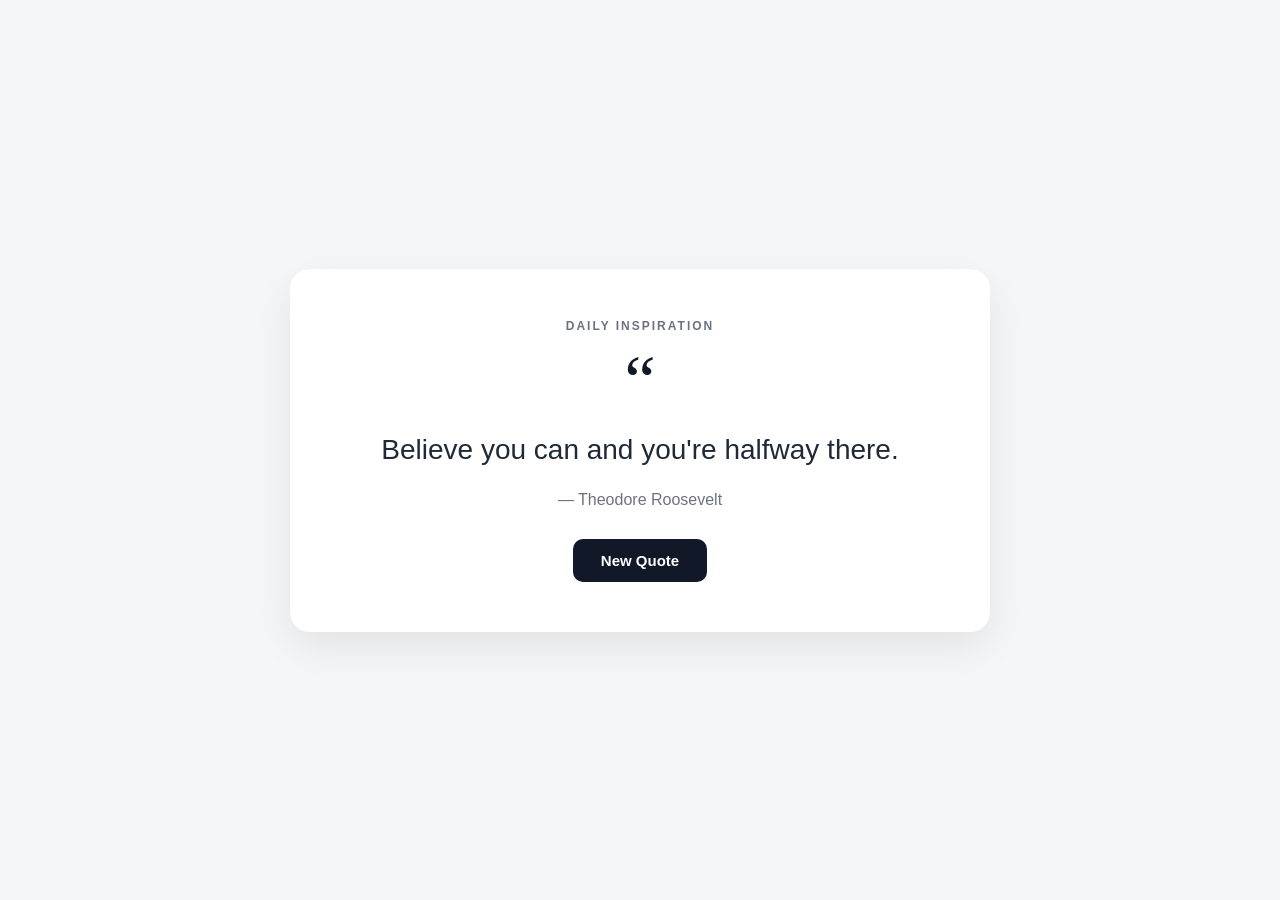
==== index.html @ 23d91cfd "Add files via upload" ====
<!DOCTYPE html>
<html lang="en">
<head>
    <meta charset="UTF-8">
    <meta name="viewport" content="width=device-width, initial-scale=1.0">
    <title>Random Quote Generator</title>
    <link rel="stylesheet" href="style.css">
</head>
<body>
    <main class="quote-container">
        <div class="quote-card">
            <p class="label">DAILY INSPIRATION</p>
            <div class="quote-mark">“</div>
            <p id="quote" class="quote-text"></p>
            <p id="author" class="author"></p>
            <button id="newQuoteBtn">New Quote</button>
        </div>
    </main>

    <script src="script.js"></script>
</body>
</html>
---- style.css ----
* {
    margin: 0;
    padding: 0;
    box-sizing: border-box;
}

body {
    min-height: 100vh;
    display: flex;
    align-items: center;
    justify-content: center;
    font-family: Arial, Helvetica, sans-serif;
    background: #f4f6f8;
    color: #1f2937;
    padding: 20px;
}

.quote-container {
    width: 100%;
    max-width: 700px;
}

.quote-card {
    background: #ffffff;
    border-radius: 20px;
    padding: 50px 45px;
    text-align: center;
    box-shadow: 0 15px 40px rgba(0, 0, 0, 0.08);
}

.label {
    font-size: 12px;
    font-weight: 700;
    letter-spacing: 2px;
    color: #6b7280;
    margin-bottom: 20px;
}

.quote-mark {
    font-size: 70px;
    line-height: 0.8;
    color: #111827;
    font-family: Georgia, serif;
}

.quote-text {
    font-size: 28px;
    line-height: 1.5;
    font-weight: 500;
    margin: 20px 0;
}

.author {
    font-size: 16px;
    color: #6b7280;
    margin-bottom: 30px;
}

.author::before {
    content: "— ";
}

button {
    border: none;
    background: #111827;
    color: white;
    padding: 13px 28px;
    border-radius: 10px;
    font-size: 15px;
    font-weight: 600;
    cursor: pointer;
    transition: transform 0.2s ease, opacity 0.2s ease;
}

button:hover {
    transform: translateY(-2px);
    opacity: 0.9;
}

button:active {
    transform: translateY(0);
}

@media (max-width: 600px) {
    .quote-card {
        padding: 35px 25px;
    }

    .quote-text {
        font-size: 22px;
    }

    .quote-mark {
        font-size: 55px;
    }
}
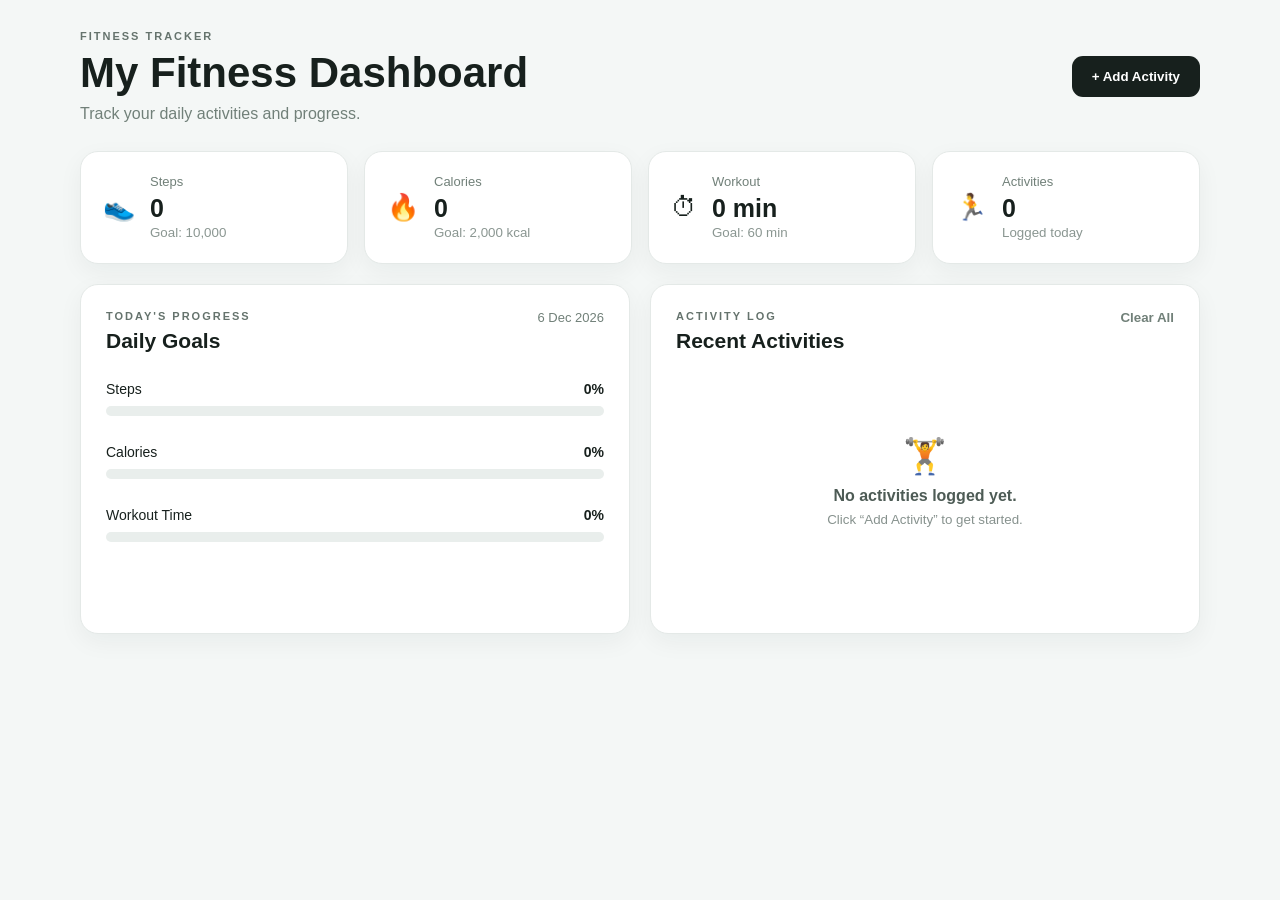
==== commit 3fd721da: "Add files via upload" ====
--- a/index.html
+++ b/index.html
@@ -3,19 +3,157 @@
 <head>
     <meta charset="UTF-8">
     <meta name="viewport" content="width=device-width, initial-scale=1.0">
-    <title>Random Quote Generator</title>
+    <title>FitTrack - Fitness Tracker</title>
     <link rel="stylesheet" href="style.css">
 </head>
 <body>
-    <main class="quote-container">
-        <div class="quote-card">
-            <p class="label">DAILY INSPIRATION</p>
-            <div class="quote-mark">“</div>
-            <p id="quote" class="quote-text"></p>
-            <p id="author" class="author"></p>
-            <button id="newQuoteBtn">New Quote</button>
+    <div class="app">
+        <header class="topbar">
+            <div>
+                <p class="eyebrow">FITNESS TRACKER</p>
+                <h1>My Fitness Dashboard</h1>
+                <p class="subtitle">Track your daily activities and progress.</p>
+            </div>
+            <button class="primary-btn" id="openFormBtn">+ Add Activity</button>
+        </header>
+
+        <section class="stats-grid">
+            <div class="stat-card">
+                <span class="stat-icon">👟</span>
+                <div>
+                    <p>Steps</p>
+                    <h2 id="stepsValue">0</h2>
+                    <small>Goal: 10,000</small>
+                </div>
+            </div>
+
+            <div class="stat-card">
+                <span class="stat-icon">🔥</span>
+                <div>
+                    <p>Calories</p>
+                    <h2 id="caloriesValue">0</h2>
+                    <small>Goal: 2,000 kcal</small>
+                </div>
+            </div>
+
+            <div class="stat-card">
+                <span class="stat-icon">⏱</span>
+                <div>
+                    <p>Workout</p>
+                    <h2 id="workoutValue">0 min</h2>
+                    <small>Goal: 60 min</small>
+                </div>
+            </div>
+
+            <div class="stat-card">
+                <span class="stat-icon">🏃</span>
+                <div>
+                    <p>Activities</p>
+                    <h2 id="activityCount">0</h2>
+                    <small>Logged today</small>
+                </div>
+            </div>
+        </section>
+
+        <section class="content-grid">
+            <div class="panel">
+                <div class="panel-heading">
+                    <div>
+                        <p class="eyebrow">TODAY'S PROGRESS</p>
+                        <h2>Daily Goals</h2>
+                    </div>
+                    <span id="dateDisplay"></span>
+                </div>
+
+                <div class="progress-item">
+                    <div class="progress-label">
+                        <span>Steps</span>
+                        <strong id="stepsPercent">0%</strong>
+                    </div>
+                    <div class="progress-track"><div class="progress-fill" id="stepsProgress"></div></div>
+                </div>
+
+                <div class="progress-item">
+                    <div class="progress-label">
+                        <span>Calories</span>
+                        <strong id="caloriesPercent">0%</strong>
+                    </div>
+                    <div class="progress-track"><div class="progress-fill" id="caloriesProgress"></div></div>
+                </div>
+
+                <div class="progress-item">
+                    <div class="progress-label">
+                        <span>Workout Time</span>
+                        <strong id="workoutPercent">0%</strong>
+                    </div>
+                    <div class="progress-track"><div class="progress-fill" id="workoutProgress"></div></div>
+                </div>
+            </div>
+
+            <div class="panel">
+                <div class="panel-heading">
+                    <div>
+                        <p class="eyebrow">ACTIVITY LOG</p>
+                        <h2>Recent Activities</h2>
+                    </div>
+                    <button class="text-btn" id="clearBtn">Clear All</button>
+                </div>
+                <div id="activityList" class="activity-list">
+                    <div class="empty-state">
+                        <div>🏋️</div>
+                        <p>No activities logged yet.</p>
+                        <small>Click “Add Activity” to get started.</small>
+                    </div>
+                </div>
+            </div>
+        </section>
+    </div>
+
+    <div class="modal hidden" id="activityModal">
+        <div class="modal-card">
+            <div class="modal-header">
+                <div>
+                    <p class="eyebrow">NEW ENTRY</p>
+                    <h2>Log Fitness Activity</h2>
+                </div>
+                <button class="close-btn" id="closeFormBtn">&times;</button>
+            </div>
+
+            <form id="activityForm">
+                <label>
+                    Activity Type
+                    <select id="activityType" required>
+                        <option value="">Select activity</option>
+                        <option>Walking</option>
+                        <option>Running</option>
+                        <option>Cycling</option>
+                        <option>Gym Workout</option>
+                        <option>Yoga</option>
+                        <option>Swimming</option>
+                        <option>Other</option>
+                    </select>
+                </label>
+
+                <div class="form-row">
+                    <label>
+                        Duration (minutes)
+                        <input type="number" id="duration" min="0" placeholder="30" required>
+                    </label>
+                    <label>
+                        Calories
+                        <input type="number" id="calories" min="0" placeholder="250" required>
+                    </label>
+                </div>
+
+                <label>
+                    Steps
+                    <input type="number" id="steps" min="0" placeholder="3000" required>
+                </label>
+
+                <button class="primary-btn full-width" type="submit">Save Activity</button>
+            </form>
         </div>
-    </main>
+    </div>
 
     <script src="script.js"></script>
 </body>
--- a/style.css
+++ b/style.css
@@ -1,96 +1,324 @@
 * {
+    box-sizing: border-box;
     margin: 0;
     padding: 0;
-    box-sizing: border-box;
 }
 
 body {
     min-height: 100vh;
+    font-family: Arial, Helvetica, sans-serif;
+    background: #f4f7f6;
+    color: #17201d;
+    padding: 30px;
+}
+
+.app {
+    width: min(1120px, 100%);
+    margin: 0 auto;
+}
+
+.topbar {
+    display: flex;
+    justify-content: space-between;
+    align-items: center;
+    gap: 20px;
+    margin-bottom: 28px;
+}
+
+.eyebrow {
+    color: #65736d;
+    font-size: 11px;
+    font-weight: 800;
+    letter-spacing: 2px;
+    margin-bottom: 7px;
+}
+
+h1 {
+    font-size: clamp(28px, 4vw, 42px);
+    margin-bottom: 8px;
+}
+
+.subtitle {
+    color: #718079;
+}
+
+.primary-btn {
+    border: none;
+    background: #17201d;
+    color: white;
+    padding: 13px 20px;
+    border-radius: 11px;
+    font-weight: 700;
+    cursor: pointer;
+    transition: transform .2s ease, opacity .2s ease;
+}
+
+.primary-btn:hover {
+    transform: translateY(-2px);
+    opacity: .9;
+}
+
+.stats-grid {
+    display: grid;
+    grid-template-columns: repeat(4, 1fr);
+    gap: 16px;
+    margin-bottom: 20px;
+}
+
+.stat-card, .panel {
+    background: white;
+    border: 1px solid #e4e9e7;
+    border-radius: 18px;
+    box-shadow: 0 8px 25px rgba(20, 40, 30, .05);
+}
+
+.stat-card {
+    padding: 22px;
+    display: flex;
+    align-items: center;
+    gap: 15px;
+}
+
+.stat-icon {
+    font-size: 26px;
+}
+
+.stat-card p {
+    color: #718079;
+    font-size: 13px;
+    margin-bottom: 5px;
+}
+
+.stat-card h2 {
+    font-size: 25px;
+}
+
+.stat-card small {
+    color: #8a9691;
+}
+
+.content-grid {
+    display: grid;
+    grid-template-columns: 1fr 1fr;
+    gap: 20px;
+}
+
+.panel {
+    padding: 25px;
+    min-height: 350px;
+}
+
+.panel-heading {
+    display: flex;
+    justify-content: space-between;
+    align-items: flex-start;
+    margin-bottom: 28px;
+}
+
+.panel-heading h2 {
+    font-size: 21px;
+}
+
+#dateDisplay {
+    color: #718079;
+    font-size: 13px;
+}
+
+.progress-item {
+    margin-bottom: 28px;
+}
+
+.progress-label {
+    display: flex;
+    justify-content: space-between;
+    margin-bottom: 9px;
+    font-size: 14px;
+}
+
+.progress-label strong {
+    color: #17201d;
+}
+
+.progress-track {
+    width: 100%;
+    height: 10px;
+    background: #e9eeec;
+    border-radius: 20px;
+    overflow: hidden;
+}
+
+.progress-fill {
+    height: 100%;
+    width: 0;
+    background: #17201d;
+    border-radius: 20px;
+    transition: width .4s ease;
+}
+
+.text-btn {
+    border: none;
+    background: transparent;
+    color: #718079;
+    cursor: pointer;
+    font-weight: 700;
+}
+
+.activity-list {
+    display: flex;
+    flex-direction: column;
+    gap: 10px;
+    max-height: 275px;
+    overflow-y: auto;
+}
+
+.activity {
+    border: 1px solid #e7ecea;
+    border-radius: 12px;
+    padding: 13px;
+    display: flex;
+    justify-content: space-between;
+    align-items: center;
+    gap: 12px;
+}
+
+.activity-name {
+    font-weight: 700;
+}
+
+.activity-meta {
+    color: #77837e;
+    font-size: 12px;
+    margin-top: 4px;
+}
+
+.delete-btn {
+    border: none;
+    background: #f1f3f2;
+    border-radius: 8px;
+    padding: 7px 10px;
+    cursor: pointer;
+}
+
+.empty-state {
+    text-align: center;
+    padding: 55px 10px;
+    color: #87928e;
+}
+
+.empty-state div {
+    font-size: 35px;
+    margin-bottom: 10px;
+}
+
+.empty-state p {
+    color: #4d5b55;
+    font-weight: 700;
+    margin-bottom: 5px;
+}
+
+.modal {
+    position: fixed;
+    inset: 0;
+    background: rgba(12, 20, 17, .45);
     display: flex;
     align-items: center;
     justify-content: center;
-    font-family: Arial, Helvetica, sans-serif;
-    background: #f4f6f8;
-    color: #1f2937;
     padding: 20px;
-}
-
-.quote-container {
+    z-index: 10;
+}
+
+.hidden {
+    display: none;
+}
+
+.modal-card {
+    width: min(520px, 100%);
+    background: white;
+    border-radius: 20px;
+    padding: 28px;
+    box-shadow: 0 25px 70px rgba(0,0,0,.2);
+}
+
+.modal-header {
+    display: flex;
+    justify-content: space-between;
+    align-items: flex-start;
+    margin-bottom: 22px;
+}
+
+.modal-header h2 {
+    font-size: 24px;
+}
+
+.close-btn {
+    border: none;
+    background: #f0f2f1;
+    width: 35px;
+    height: 35px;
+    border-radius: 50%;
+    font-size: 23px;
+    cursor: pointer;
+}
+
+form label {
+    display: block;
+    color: #4d5b55;
+    font-size: 13px;
+    font-weight: 700;
+    margin-bottom: 16px;
+}
+
+input, select {
     width: 100%;
-    max-width: 700px;
-}
-
-.quote-card {
-    background: #ffffff;
-    border-radius: 20px;
-    padding: 50px 45px;
-    text-align: center;
-    box-shadow: 0 15px 40px rgba(0, 0, 0, 0.08);
-}
-
-.label {
-    font-size: 12px;
-    font-weight: 700;
-    letter-spacing: 2px;
-    color: #6b7280;
-    margin-bottom: 20px;
-}
-
-.quote-mark {
-    font-size: 70px;
-    line-height: 0.8;
-    color: #111827;
-    font-family: Georgia, serif;
-}
-
-.quote-text {
-    font-size: 28px;
-    line-height: 1.5;
-    font-weight: 500;
-    margin: 20px 0;
-}
-
-.author {
-    font-size: 16px;
-    color: #6b7280;
-    margin-bottom: 30px;
-}
-
-.author::before {
-    content: "— ";
-}
-
-button {
-    border: none;
-    background: #111827;
-    color: white;
-    padding: 13px 28px;
+    margin-top: 7px;
+    padding: 12px;
+    border: 1px solid #dce3df;
     border-radius: 10px;
-    font-size: 15px;
-    font-weight: 600;
-    cursor: pointer;
-    transition: transform 0.2s ease, opacity 0.2s ease;
-}
-
-button:hover {
-    transform: translateY(-2px);
-    opacity: 0.9;
-}
-
-button:active {
-    transform: translateY(0);
+    font: inherit;
+    outline: none;
+}
+
+input:focus, select:focus {
+    border-color: #17201d;
+}
+
+.form-row {
+    display: grid;
+    grid-template-columns: 1fr 1fr;
+    gap: 14px;
+}
+
+.full-width {
+    width: 100%;
+    margin-top: 5px;
+}
+
+@media (max-width: 900px) {
+    .stats-grid {
+        grid-template-columns: repeat(2, 1fr);
+    }
+
+    .content-grid {
+        grid-template-columns: 1fr;
+    }
 }
 
 @media (max-width: 600px) {
-    .quote-card {
-        padding: 35px 25px;
-    }
-
-    .quote-text {
-        font-size: 22px;
-    }
-
-    .quote-mark {
-        font-size: 55px;
-    }
-}
+    body {
+        padding: 18px;
+    }
+
+    .topbar {
+        align-items: flex-start;
+        flex-direction: column;
+    }
+
+    .stats-grid {
+        grid-template-columns: 1fr;
+    }
+
+    .form-row {
+        grid-template-columns: 1fr;
+        gap: 0;
+    }
+}
